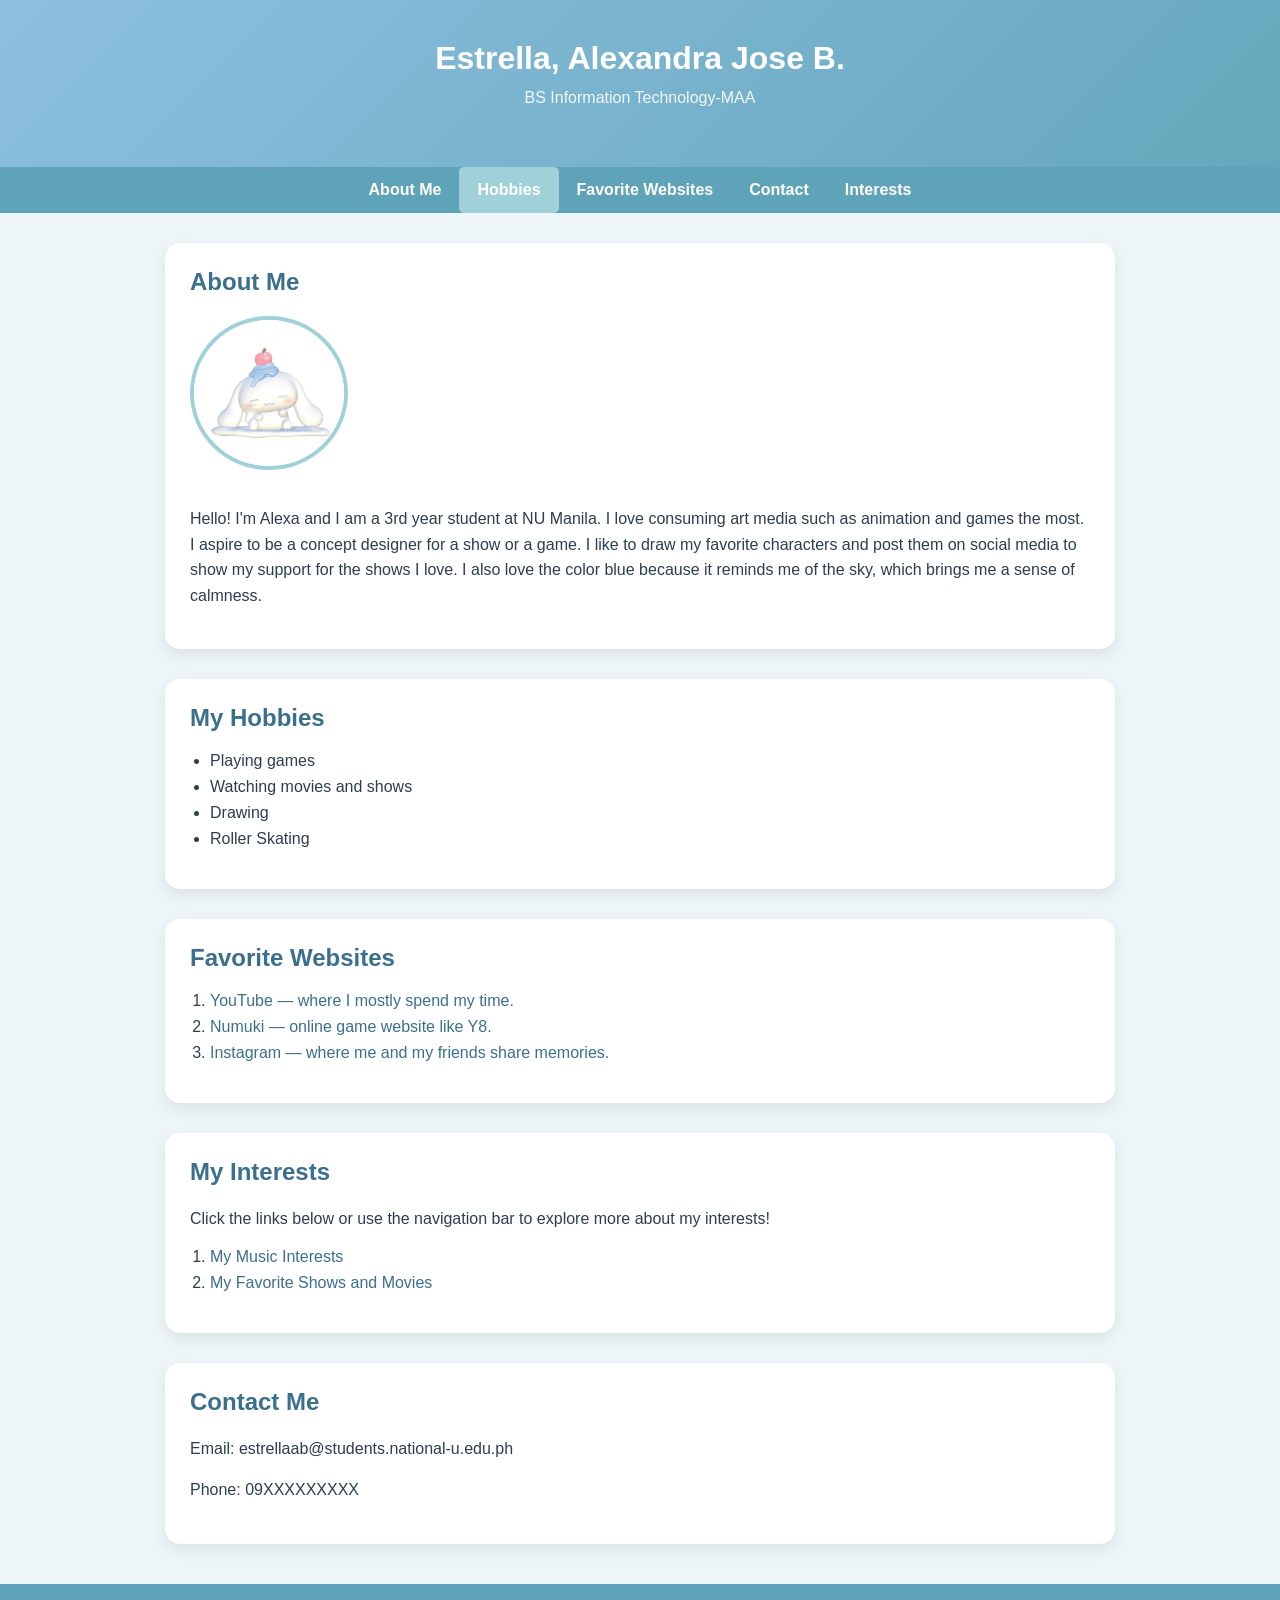
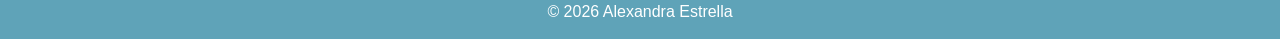
==== INTEGPROG/index.html @ 852bed47 "Initial commit" ====
<!DOCTYPE html>
<html lang="en">
<head>
<meta name="viewport" content="width=device-width, initial-scale=1.0">
<title>My Personal Website</title>

<link rel="stylesheet" href="style.css">
</head>

<body>

<header>
    <h1>Estrella, Alexandra Jose B.</h1>
    <p>BS Information Technology-MAA</p>
</header>

<div class="navbar">
    <a href="#about">About Me</a>
    <a href="#hobbies">Hobbies</a>
    <a href="#websites">Favorite Websites</a>
    <a href="#contact">Contact</a>

    <div class="dropdown">
        <button class="dropbtn">Interests</button>
        <div class="dropdown-content">
            <a href="music.html">Music</a>
            <a href="shows.html">Shows</a>
        </div>
    </div>
</div>

<section id="about">
    <h2>About Me</h2>

    <div class="about-container">
        <img src="cinna.png">

        <p>
        Hello! I'm Alexa and I am a 3rd year student at NU Manila. I love consuming art media such as animation and games the most.
        I aspire to be a concept designer for a show or a game. I like to draw my favorite characters and post them on social media
        to show my support for the shows I love. I also love the color blue because it reminds me of the sky, which brings me a sense of calmness.
        </p>
    </div>
</section>

<section id="hobbies">
    <h2>My Hobbies</h2>
    <ul>
        <li>Playing games</li>
        <li>Watching movies and shows</li>
        <li>Drawing</li>
        <li>Roller Skating</li>
    </ul>
</section>

<section id="websites">
    <h2>Favorite Websites</h2>
    <ol>
        <li><a href="https://www.youtube.com" target="_blank">YouTube — where I mostly spend my time.</a></li>
        <li><a href="https://www.numuki.com" target="_blank">Numuki — online game website like Y8.</a></li>
        <li><a href="https://www.instagram.com" target="_blank">Instagram — where me and my friends share memories.</a></li>
    </ol>
</section>

<section id="interests">
    <h2>My Interests</h2>
    <p>Click the links below or use the navigation bar to explore more about my interests!</p>
    <ol>
        <li><a href="music.html">My Music Interests</a></li>
        <li><a href="shows.html">My Favorite Shows and Movies</a></li>
    </ol>
</section>

<section id="contact">
    <h2>Contact Me</h2>
    <p>Email: estrellaab@students.national-u.edu.ph</p>
    <p>Phone: 09XXXXXXXXX</p>
</section>

<footer>
    <p>© 2026 Alexandra Estrella</p>
</footer>

<script src="script.js"></script>
</body>
</html>
---- INTEGPROG/style.css ----
/* =========================
   SHARED WEBSITE STYLES
   ========================= */

body {
    font-family: 'Segoe UI', Arial, sans-serif;
    margin: 0;
    background: #eef5f9;
    color: #2c3e50;
}

header {
    background: linear-gradient(135deg, #8dbfe0, #65a7bb);
    color: white;
    padding: 40px 20px;
    text-align: center;
    box-shadow: 0 4px 10px rgba(0, 0, 0, 0.1);
}

header h1 {
    margin: 0;
    font-size: 32px;
}

header p {
    margin-top: 8px;
    opacity: 0.9;
}

/* NAVBAR */
.navbar {
    display: flex;
    justify-content: center;
    background-color: #5fa3b8;
    position: sticky;
    top: 0;
    z-index: 1000;
    flex-wrap: wrap;
}

.navbar a {
    color: white;
    padding: 14px 18px;
    text-decoration: none;
    font-weight: bold;
    transition: 0.3s;
}

.navbar a:hover,
.navbar a.active {
    background-color: #a0d0d8;
    border-radius: 5px;
}

/* DROPDOWN */
.dropdown {
    position: relative;
}

.dropbtn {
    background: none;
    border: none;
    color: white;
    padding: 14px 18px;
    font-weight: bold;
    font-size: 16px;
    cursor: pointer;
    font-family: inherit;
    transition: 0.3s;
}

.dropbtn:hover,
.dropdown.open .dropbtn {
    background-color: #a0d0d8;
    border-radius: 5px;
}

.dropbtn:focus {
    outline: none;
}

.dropdown-content {
    display: none;
    position: absolute;
    background-color: white;
    min-width: 180px;
    border-radius: 8px;
    overflow: hidden;
    box-shadow: 0 8px 20px rgba(0, 0, 0, 0.15);
}

.dropdown.open .dropdown-content {
    display: block;
}

.dropdown-content a {
    color: #2c3e50;
    padding: 12px;
    display: block;
}

.dropdown-content a:hover {
    background-color: #eef5f9;
}

/* SECTIONS */
section {
    max-width: 900px;
    margin: 30px auto;
    padding: 25px;
    background: white;
    border-radius: 15px;
    box-shadow: 0 6px 15px rgba(0, 0, 0, 0.08);
}

h2 {
    color: #3b6f8e;
    margin-top: 0;
}

p {
    line-height: 1.6;
}

/* ABOUT PAGE */
.about-container {
    display: flex;
    align-items: center;
    gap: 20px;
    flex-wrap: wrap;
}

.about-container img {
    width: 150px;
    border-radius: 50%;
    border: 4px solid #a0d0d8;
}

/* MUSIC PAGE */
.music-page {
    background: #eef5f9;
}

.music-page h2 {
    border-bottom: 2px solid #eef5f9;
    padding-bottom: 10px;
    margin-bottom: 20px;
}

.music-page h3 {
    text-align: left;
    margin: 0 0 10px 0;
}

.music-page p,
.shows-page p {
    text-align: justify;
}

.flex-group {
    display: flex;
    align-items: flex-start;
    gap: 30px;
    margin-bottom: 40px;
}

.main-img,
.artist img {
    flex: 0 0 220px;
    width: 220px;
    border-radius: 15px;
    box-shadow: 0 4px 10px rgba(0, 0, 0, 0.1);
    display: block;
}

.text-content {
    flex: 1;
}

/* SHOWS PAGE */
.show {
    display: flex;
    align-items: flex-start;
    gap: 30px;
    margin-bottom: 40px;
    padding-bottom: 20px;
    border-bottom: 1px solid #eee;
}

.show:last-child {
    border-bottom: none;
    margin-bottom: 0;
}

.show img {
    flex: 0 0 220px;
    width: 220px;
    border-radius: 15px;
    box-shadow: 0 4px 10px rgba(0, 0, 0, 0.1);
}

.show-info {
    flex: 1;
}

.center-text {
    text-align: left;
}

/* LISTS */
ul,
ol {
    padding-left: 20px;
}

li {
    margin-bottom: 8px;
}

a {
    color: #3b6f8e;
    text-decoration: none;
}

a:hover {
    text-decoration: underline;
}

.navbar a:hover,
.dropdown-content a:hover {
    text-decoration: none;
}

/* FOOTER */
footer {
    text-align: center;
    background: #5fa3b8;
    color: white;
    padding: 15px;
    margin-top: 40px;
}

footer p {
    margin: 0;
}

/* MOBILE */
@media (max-width: 650px) {
    .navbar {
        flex-direction: column;
        align-items: stretch;
    }

    .navbar > a,
    .dropbtn {
        text-align: center;
    }

    .dropdown-content {
        position: static;
        width: 100%;
        text-align: center;
    }

    .about-container,
    .flex-group,
    .show {
        flex-direction: column;
        align-items: center;
    }

    .music-page h3,
    .music-page p,
    .show-info h3,
    .show-info p {
        text-align: center;
    }

    .main-img,
    .artist img,
    .show img {
        flex: none;
        width: min(220px, 100%);
    }

    section {
        margin: 20px 12px;
        padding: 20px;
    }
}
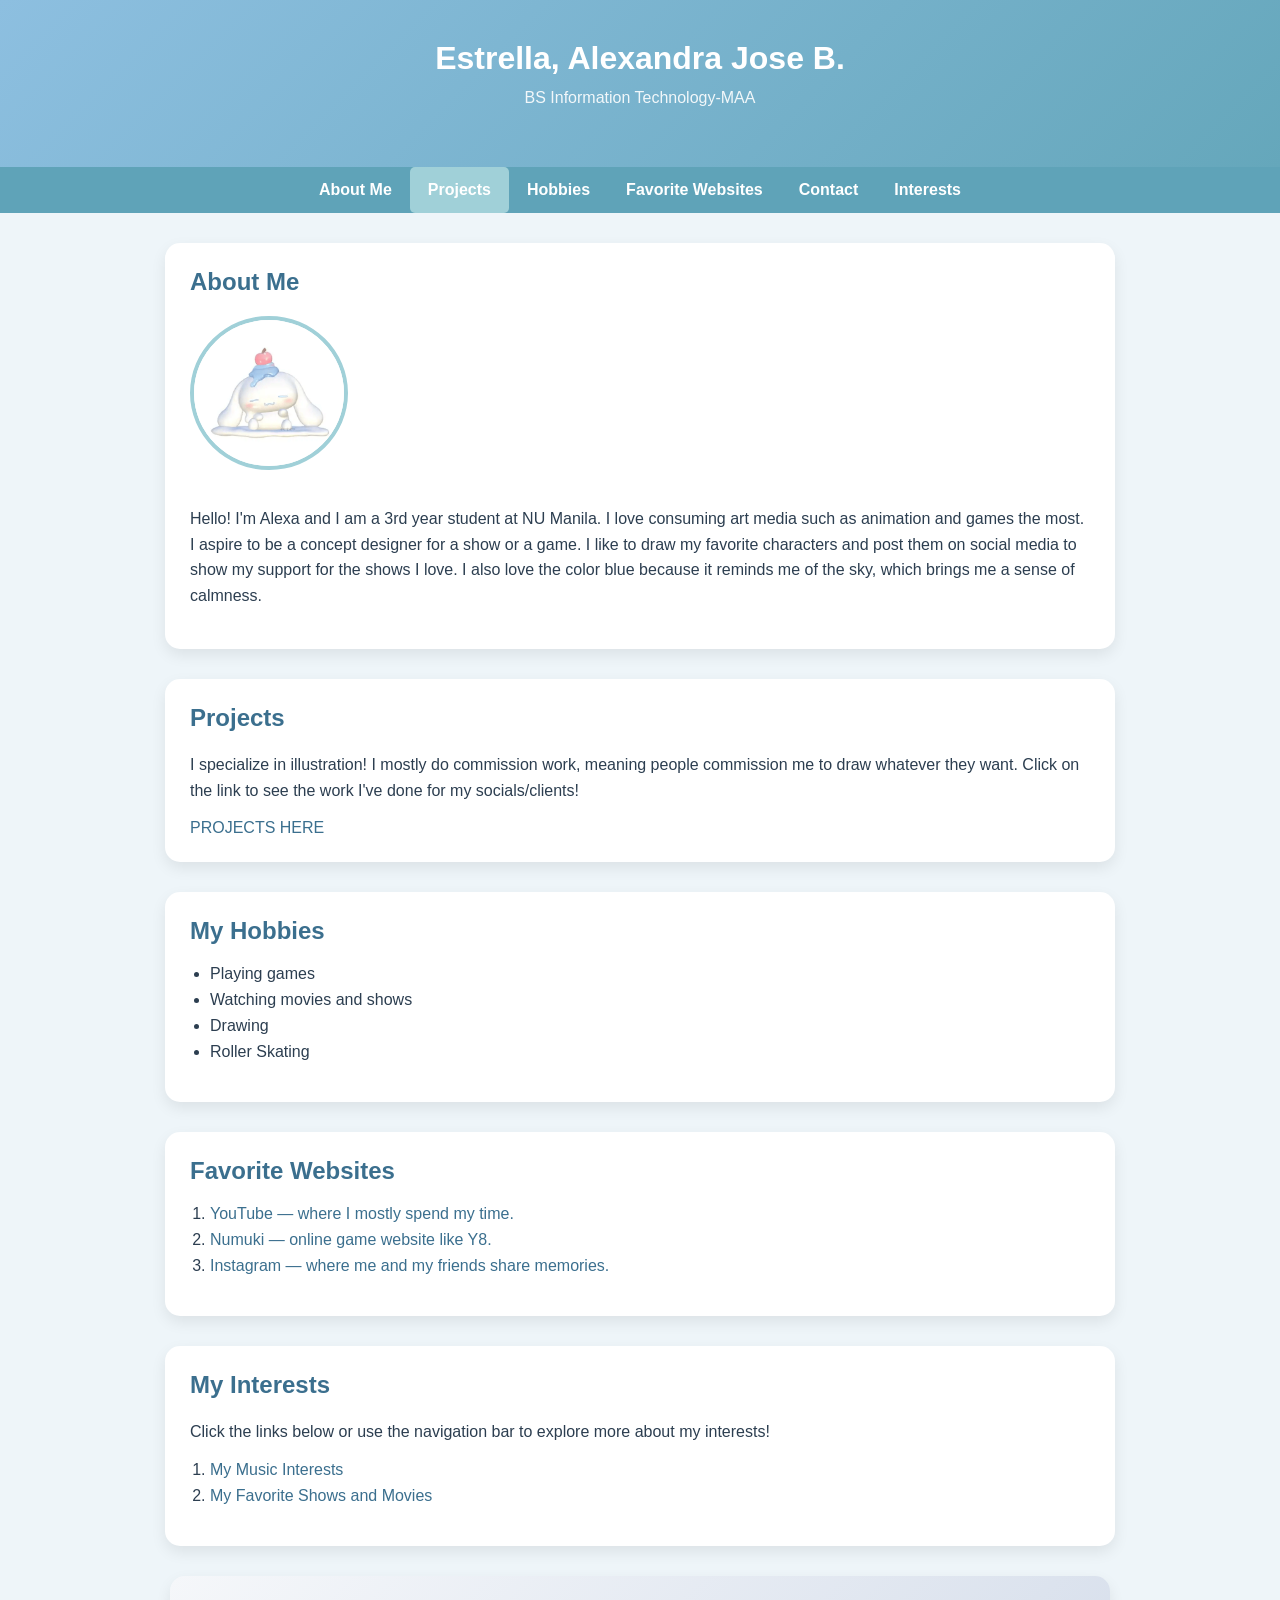
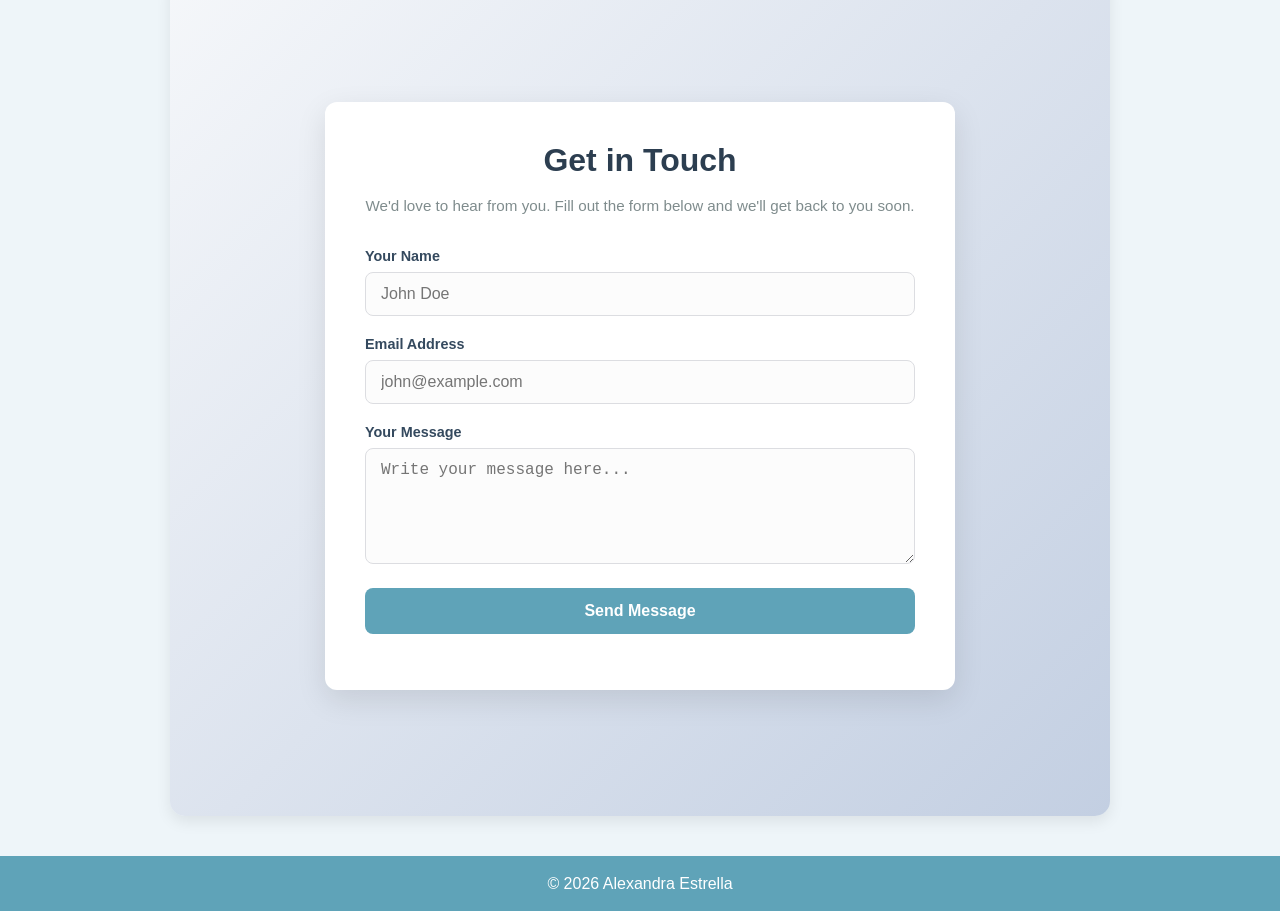
==== commit 698e076a: "Update website layout and add cards" ====
--- a/INTEGPROG/index.html
+++ b/INTEGPROG/index.html
@@ -1,7 +1,7 @@
 <!DOCTYPE html>
 <html lang="en">
 <head>
-<meta name="viewport" content="width=device-width, initial-scale=1.0">
+
 <title>My Personal Website</title>
 
 <link rel="stylesheet" href="style.css">
@@ -16,13 +16,16 @@
 
 <div class="navbar">
     <a href="#about">About Me</a>
+    <a href="#project">Projects</a>
     <a href="#hobbies">Hobbies</a>
     <a href="#websites">Favorite Websites</a>
     <a href="#contact">Contact</a>
+    
 
     <div class="dropdown">
         <button class="dropbtn">Interests</button>
         <div class="dropdown-content">
+            <a href="projects.html">Projects</a>
             <a href="music.html">Music</a>
             <a href="shows.html">Shows</a>
         </div>
@@ -41,6 +44,14 @@
         to show my support for the shows I love. I also love the color blue because it reminds me of the sky, which brings me a sense of calmness.
         </p>
     </div>
+</section>
+
+<section id="project">
+    <H2>Projects</H2>
+    <p> I specialize in illustration! I mostly do commission work, meaning people commission me to draw whatever they want. Click on the link
+        to see the work I've done for my socials/clients!
+    </p>
+    <a href="projects.html">PROJECTS HERE</a>
 </section>
 
 <section id="hobbies">
@@ -71,10 +82,33 @@
     </ol>
 </section>
 
-<section id="contact">
-    <h2>Contact Me</h2>
-    <p>Email: estrellaab@students.national-u.edu.ph</p>
-    <p>Phone: 09XXXXXXXXX</p>
+<section id="contact" class="contact-section">
+    <div class="contact-container">
+        <div class="contact-header">
+            <h2>Get in Touch</h2>
+            <p>We'd love to hear from you. Fill out the form below and we'll get back to you soon.</p>
+        </div>
+        
+        <form id="contactForm" class="contact-form">
+            <div class="form-group">
+                <label for="name">Your Name</label>
+                <input type="text" id="name" name="name" placeholder="John Doe" required>
+            </div>
+
+            <div class="form-group">
+                <label for="email">Email Address</label>
+                <input type="email" id="email" name="email" placeholder="john@example.com" required>
+            </div>
+
+            <div class="form-group">
+                <label for="message">Your Message</label>
+                <textarea id="message" name="message" rows="5" placeholder="Write your message here..." required></textarea>
+            </div>
+
+            <button type="submit" class="submit-btn">Send Message</button>
+            <p id="formResponse" class="form-response"></p>
+        </form>
+    </div>
 </section>
 
 <footer>
--- a/INTEGPROG/style.css
+++ b/INTEGPROG/style.css
@@ -1,6 +1,3 @@
-/* =========================
-   SHARED WEBSITE STYLES
-   ========================= */
 
 body {
     font-family: 'Segoe UI', Arial, sans-serif;
@@ -230,6 +227,102 @@
 .dropdown-content a:hover {
     text-decoration: none;
 }
+/* Contact Section Styling */
+.contact-section {
+    background: linear-gradient(135deg, #f5f7fa 0%, #c3cfe2 100%);
+    padding: 60px 20px;
+    font-family: 'Segoe UI', Tahoma, Geneva, Verdana, sans-serif;
+    display: flex;
+    justify-content: center;
+    align-items: center;
+    min-height: 80vh;
+}
+
+.contact-container {
+    background: #ffffff;
+    width: 100%;
+    max-width: 550px;
+    padding: 40px;
+    border-radius: 12px;
+    box-shadow: 0 10px 30px rgba(0, 0, 0, 0.1);
+}
+
+.contact-header {
+    text-align: center;
+    margin-bottom: 30px;
+}
+
+.contact-header h2 {
+    font-size: 2rem;
+    color: #2c3e50;
+    margin-bottom: 10px;
+}
+
+.contact-header p {
+    color: #7f8c8d;
+    font-size: 0.95rem;
+}
+
+.form-group {
+    margin-bottom: 20px;
+}
+
+.form-group label {
+    display: block;
+    font-weight: 600;
+    color: #34495e;
+    margin-bottom: 8px;
+    font-size: 0.9rem;
+}
+
+.form-group input,
+.form-group textarea {
+    width: 100%;
+    padding: 12px 15px;
+    border: 1px solid #dcdde1;
+    border-radius: 8px;
+    font-size: 1rem;
+    color: #2f3640;
+    background-color: #fcfcfc;
+    transition: all 0.3s ease;
+    box-sizing: border-box;
+}
+
+.form-group input:focus,
+.form-group textarea:focus {
+    border-color: #3498db;
+    background-color: #fff;
+    box-shadow: 0 0 0 3px rgba(52, 152, 219, 0.15);
+    outline: none;
+}
+
+.submit-btn {
+    width: 100%;
+    background-color: #5fa3b8;
+    color: white;
+    border: none;
+    padding: 14px;
+    font-size: 1rem;
+    font-weight: 600;
+    border-radius: 8px;
+    cursor: pointer;
+    transition: background-color 0.3s ease, transform 0.1s ease;
+}
+
+.submit-btn:hover {
+    background-color: #2980b9;
+}
+
+.submit-btn:active {
+    transform: scale(0.98);
+}
+
+.form-response {
+    margin-top: 15px;
+    text-align: center;
+    font-size: 0.95rem;
+    font-weight: 500;
+}
 
 /* FOOTER */
 footer {
@@ -288,3 +381,67 @@
         padding: 20px;
     }
 }
+
+/* PROJECTS PAGE */
+.projects-page {
+    background: #eef5f9;
+}
+
+.projects-page h2 {
+    border-bottom: 2px solid #eef5f9;
+    padding-bottom: 10px;
+    margin-bottom: 20px;
+}
+
+.projects-page h3 {
+    text-align: left;
+    margin: 0 0 10px 0;
+}
+
+.projects-page p {
+    text-align: justify;
+}
+
+/* PROJECT IMAGES */
+.project {
+    display: flex;
+    align-items: flex-start;
+    gap: 30px;
+    margin-bottom: 40px;
+    padding-bottom: 20px;
+    border-bottom: 1px solid #eee;
+}
+
+.project:last-child {
+    border-bottom: none;
+    margin-bottom: 0;
+}
+
+.project img {
+    flex: 0 0 220px;
+    width: 220px;
+    border-radius: 15px;
+    box-shadow: 0 4px 10px rgba(0, 0, 0, 0.1);
+}
+
+.project-info {
+    flex: 1;
+}
+
+/* MOBILE PROJECTS PAGE */
+@media (max-width: 650px) {
+    .project {
+        flex-direction: column;
+        align-items: center;
+    }
+
+    .project-info h3,
+    .project-info p {
+        text-align: center;
+    }
+
+    .project img {
+        flex: none;
+        width: min(220px, 100%);
+    }
+}
